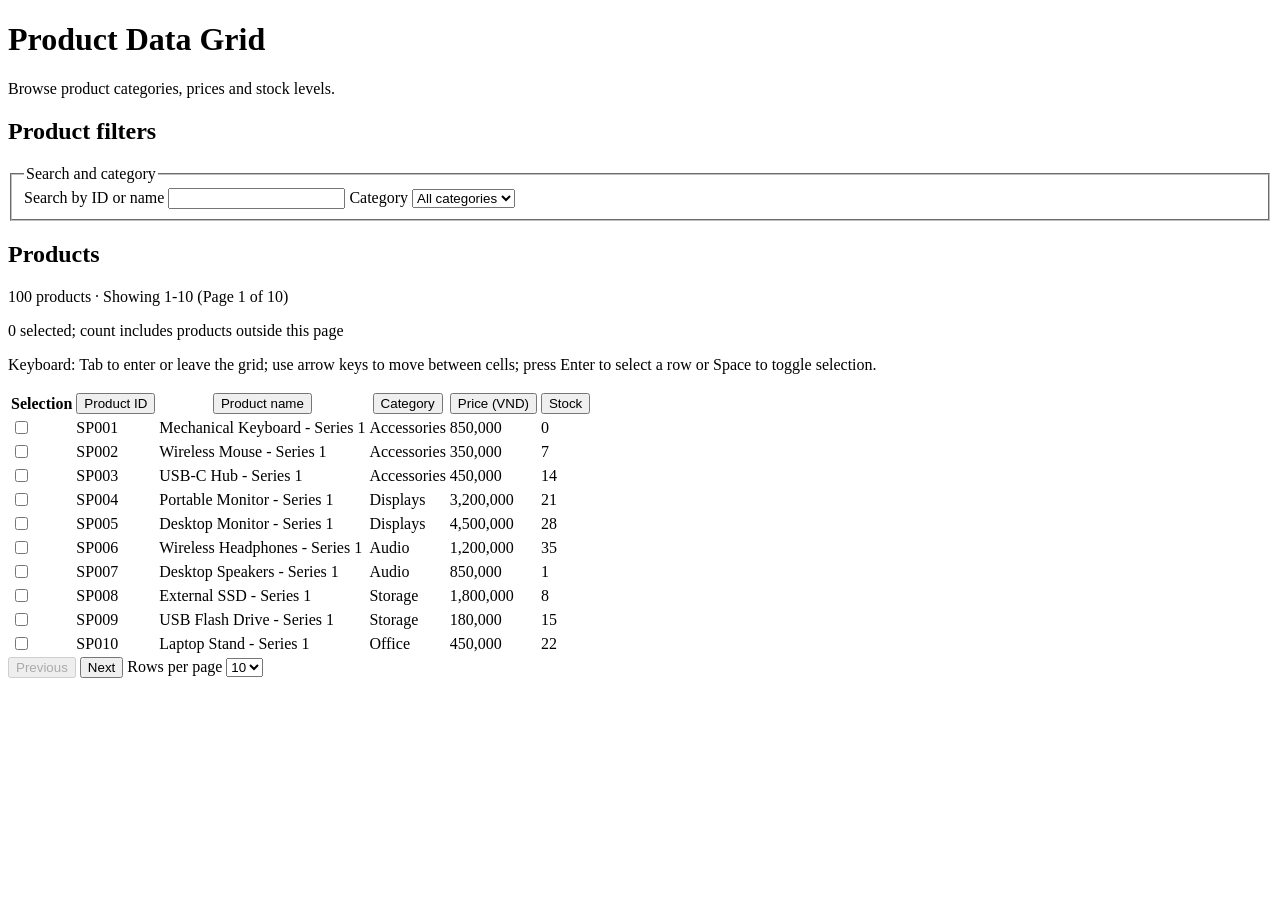
==== index.html @ b8e1f943 "feat(a11y): implement grid keyboard navigation and focus management" ====
<!DOCTYPE html>
<html lang="en">
<head>
  <meta charset="UTF-8">
  <meta name="viewport" content="width=device-width, initial-scale=1.0">
  <title>Product Data Grid</title>
  <link rel="stylesheet" href="./css/grid.css">
</head>
<body>
  <main>
    <header>
      <h1>Product Data Grid</h1>
      <p>Browse product categories, prices and stock levels.</p>
    </header>
    <section aria-labelledby="filters-heading">
      <h2 id="filters-heading">Product filters</h2>
      <fieldset>
        <legend>Search and category</legend>
        <label for="product-search">Search by ID or name</label>
        <input id="product-search" type="search" name="query" data-grid-action="query">
        <label for="category-filter">Category</label>
        <select id="category-filter" name="category" data-grid-action="category">
          <option value="">All categories</option>
        </select>
      </fieldset>
    </section>
    <section aria-labelledby="products-heading">
      <h2 id="products-heading">Products</h2>
      <p id="grid-status" role="status" aria-live="polite"></p>
      <p id="selection-status" role="status" aria-live="polite"></p>
      <p id="keyboard-help">Keyboard: Tab to enter or leave the grid; use arrow keys to move between cells; press Enter to select a row or Space to toggle selection.</p>
      <div id="grid-root"></div>
      <nav aria-label="Product pagination">
        <button id="previous-page" type="button" data-grid-action="previous-page" disabled>Previous</button>
        <button id="next-page" type="button" data-grid-action="next-page" disabled>Next</button>
        <label for="page-size">Rows per page</label>
        <select id="page-size" data-grid-action="page-size">
          <option value="10">10</option>
          <option value="20">20</option>
          <option value="50">50</option>
        </select>
      </nav>
    </section>
  </main>
  <script type="module" src="./js/grid/main.js"></script>
</body>
</html>
---- css/grid.css ----
#grid-root [role="gridcell"]:focus-visible,
#grid-root [role="grid"]:focus-visible {
  outline: 3px solid #005fcc;
  outline-offset: 2px;
}
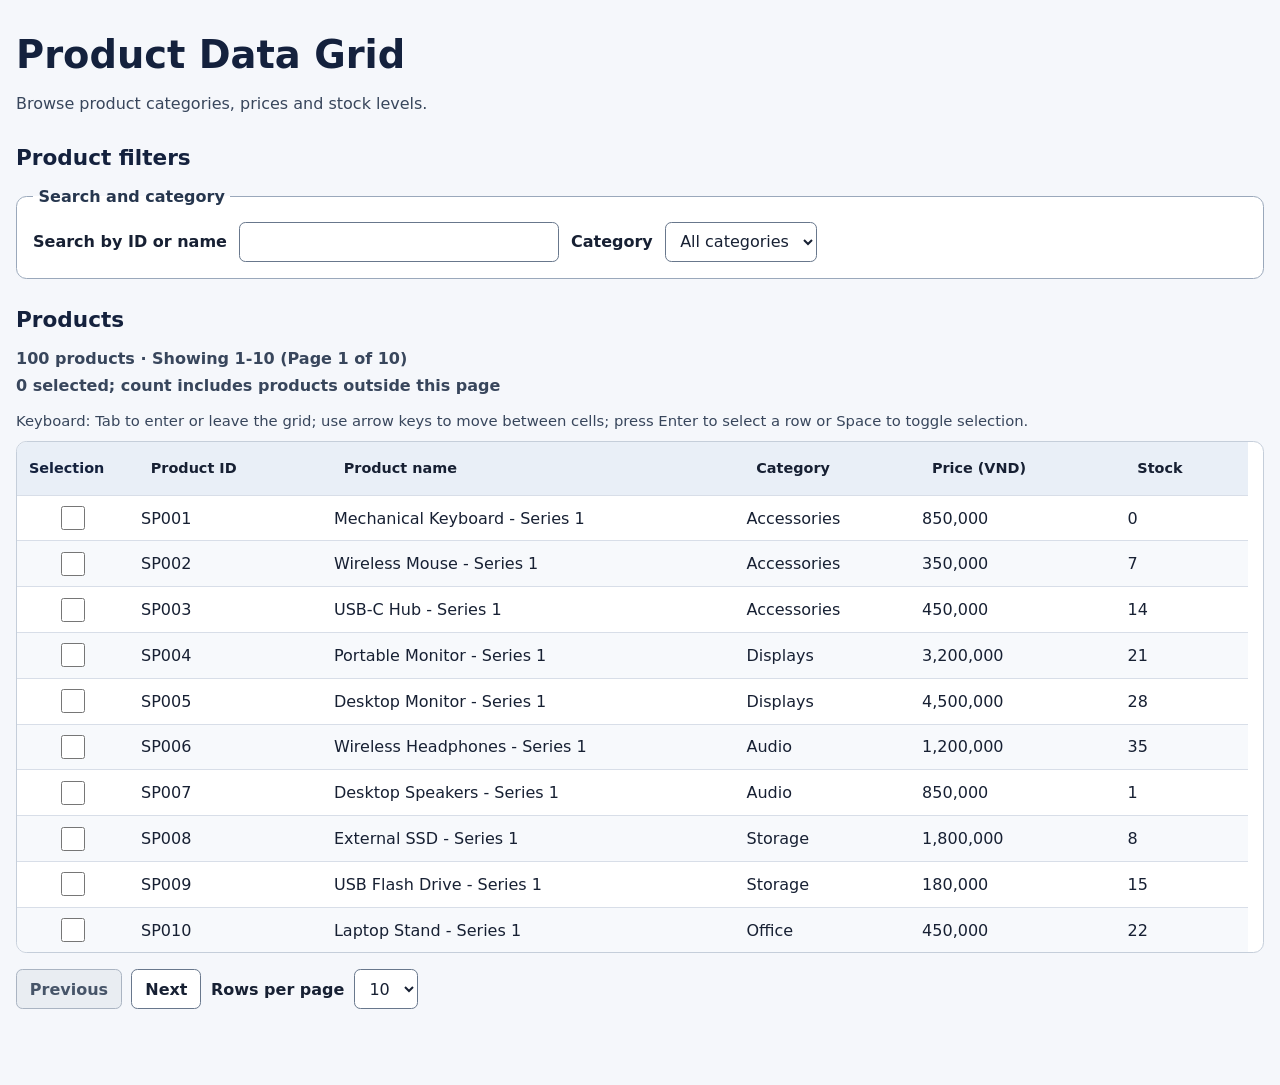
==== commit ebf3fc32: "feat(a11y): improve grid styling and accessible feedback" ====
--- a/index.html
+++ b/index.html
@@ -26,9 +26,10 @@
     </section>
     <section aria-labelledby="products-heading">
       <h2 id="products-heading">Products</h2>
-      <p id="grid-status" role="status" aria-live="polite"></p>
-      <p id="selection-status" role="status" aria-live="polite"></p>
+      <p id="grid-status"></p>
+      <p id="selection-status"></p>
       <p id="keyboard-help">Keyboard: Tab to enter or leave the grid; use arrow keys to move between cells; press Enter to select a row or Space to toggle selection.</p>
+      <p id="grid-announcement" class="visually-hidden" role="status" aria-live="polite" aria-atomic="true"></p>
       <div id="grid-root"></div>
       <nav aria-label="Product pagination">
         <button id="previous-page" type="button" data-grid-action="previous-page" disabled>Previous</button>
--- a/css/grid.css
+++ b/css/grid.css
@@ -1,5 +1,276 @@
+:root {
+  color-scheme: light;
+  font-family: system-ui, -apple-system, "Segoe UI", sans-serif;
+  color: #172033;
+  background: #f5f7fb;
+  font-synthesis: none;
+}
+
+* {
+  box-sizing: border-box;
+}
+
+body {
+  margin: 0;
+  min-width: 20rem;
+}
+
+main {
+  width: min(100% - 2rem, 78rem);
+  margin: 0 auto;
+  padding: 2rem 0 3rem;
+}
+
+header {
+  margin-bottom: 2rem;
+}
+
+h1,
+h2 {
+  color: #14213d;
+  line-height: 1.2;
+}
+
+h1 {
+  margin: 0 0 0.5rem;
+  font-size: clamp(1.8rem, 4vw, 2.4rem);
+}
+
+h2 {
+  margin: 0 0 1rem;
+  font-size: 1.35rem;
+}
+
+header p,
+#grid-status,
+#selection-status,
+#keyboard-help {
+  color: #38465c;
+}
+
+section {
+  margin-block: 1.75rem;
+}
+
+fieldset {
+  display: flex;
+  flex-wrap: wrap;
+  align-items: center;
+  gap: 0.75rem;
+  margin: 0;
+  padding: 1rem;
+  border: 1px solid #9aa8bb;
+  border-radius: 0.65rem;
+  background: #fff;
+}
+
+legend {
+  padding-inline: 0.35rem;
+  color: #26364e;
+  font-weight: 650;
+}
+
+label {
+  font-weight: 550;
+}
+
+input,
+select,
+button {
+  min-height: 2.5rem;
+  border: 1px solid #68778c;
+  border-radius: 0.4rem;
+  color: #172033;
+  background: #fff;
+  font: inherit;
+}
+
+input,
+select {
+  padding: 0.45rem 0.65rem;
+}
+
+#product-search {
+  width: min(100%, 20rem);
+}
+
+button {
+  padding: 0.45rem 0.8rem;
+  cursor: pointer;
+  font-weight: 600;
+}
+
+button:hover:not(:disabled) {
+  background: #eaf1fb;
+  border-color: #315b91;
+}
+
+button:disabled {
+  color: #475569;
+  border-color: #aab4c2;
+  background: #e9edf2;
+  cursor: not-allowed;
+}
+
+#grid-status {
+  margin-block: 1rem 0.5rem;
+  font-weight: 650;
+}
+
+#selection-status {
+  min-height: 1.5em;
+  margin-block: 0.5rem;
+  font-weight: 600;
+}
+
+#keyboard-help {
+  margin-block: 0.75rem;
+  font-size: 0.925rem;
+}
+
+#grid-root {
+  max-width: 100%;
+  overflow-x: auto;
+  border: 1px solid #c5ceda;
+  border-radius: 0.65rem;
+  background: #fff;
+  scrollbar-gutter: stable;
+}
+
+#grid-root table {
+  width: 100%;
+  min-width: 46rem;
+  border-collapse: separate;
+  border-spacing: 0;
+  text-align: left;
+}
+
+#grid-root th,
+#grid-root td {
+  padding: 0.65rem 0.75rem;
+  border-bottom: 1px solid #d8dee8;
+  vertical-align: middle;
+}
+
+#grid-root th {
+  position: sticky;
+  top: 0;
+  z-index: 1;
+  color: #14213d;
+  background: #e9eff7;
+  font-size: 0.9rem;
+  white-space: nowrap;
+}
+
+#grid-root th:first-child,
+#grid-root td:first-child {
+  width: 7rem;
+}
+
+#grid-root tbody tr:nth-child(even) {
+  background: #f7f9fc;
+}
+
+#grid-root tbody tr:hover {
+  background: #edf4fd;
+}
+
+#grid-root tbody tr[aria-selected="true"] {
+  background: #e4efff;
+  box-shadow: inset 0.2rem 0 #245ea8;
+}
+
+#grid-root tbody tr:last-child td {
+  border-bottom: 0;
+}
+
+#grid-root td[role="gridcell"] {
+  scroll-margin: 1rem;
+}
+
+#grid-root input[type="checkbox"] {
+  display: block;
+  width: 1.5rem;
+  height: 1.5rem;
+  min-height: 1.5rem;
+  margin: 0 auto;
+  accent-color: #174f91;
+}
+
+#grid-root th button {
+  min-height: 2rem;
+  padding: 0.35rem 0.55rem;
+  border-color: transparent;
+  background: transparent;
+}
+
+#grid-root th button:hover {
+  border-color: #68778c;
+  background: #fff;
+}
+
+#grid-root td[colspan] {
+  padding: 1.5rem;
+  color: #38465c;
+  text-align: center;
+  font-weight: 600;
+}
+
+nav[aria-label="Product pagination"] {
+  display: flex;
+  flex-wrap: wrap;
+  align-items: center;
+  gap: 0.6rem;
+  margin-top: 1rem;
+}
+
+:focus-visible {
+  outline: 3px solid #005fcc;
+  outline-offset: 3px;
+  scroll-margin: 1rem;
+}
+
 #grid-root [role="gridcell"]:focus-visible,
 #grid-root [role="grid"]:focus-visible {
+  position: relative;
+  z-index: 2;
   outline: 3px solid #005fcc;
-  outline-offset: 2px;
-}
+  outline-offset: -3px;
+}
+
+.visually-hidden {
+  position: absolute;
+  width: 1px;
+  height: 1px;
+  padding: 0;
+  margin: -1px;
+  overflow: hidden;
+  clip: rect(0, 0, 0, 0);
+  white-space: nowrap;
+  border: 0;
+}
+
+@media (max-width: 40rem) {
+  main {
+    width: min(100% - 1.25rem, 78rem);
+    padding-top: 1.25rem;
+  }
+
+  fieldset {
+    align-items: stretch;
+    gap: 0.5rem;
+  }
+
+  fieldset label:not(:first-of-type) {
+    margin-top: 0.35rem;
+  }
+
+  #product-search,
+  #category-filter {
+    width: 100%;
+  }
+
+  #grid-root table {
+    min-width: 42rem;
+  }
+}
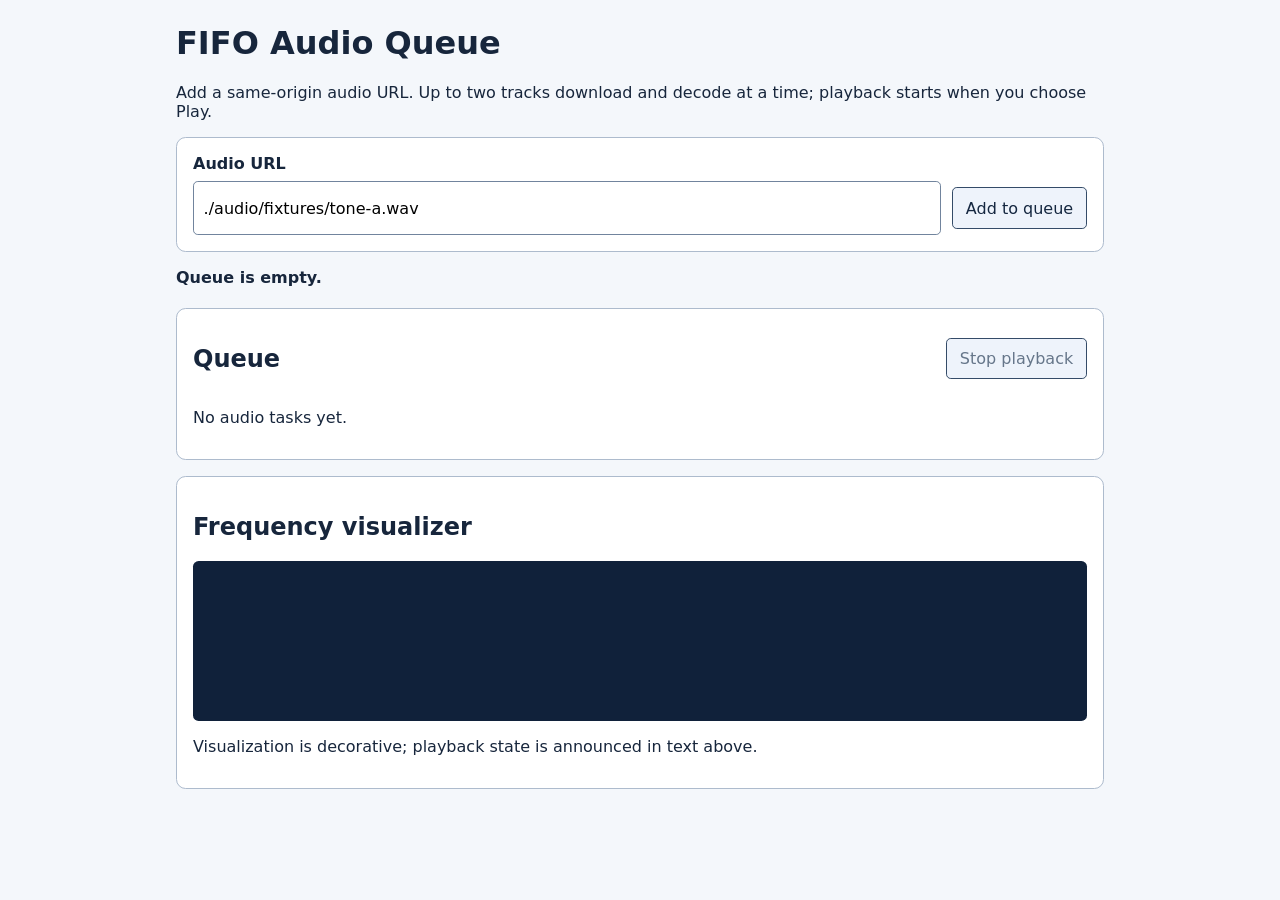
==== commit 3092efce: "feat(audio): add queue controls and accessible feedback" ====
--- a/index.html
+++ b/index.html
@@ -1,48 +1,38 @@
-<!DOCTYPE html>
+<!doctype html>
 <html lang="en">
 <head>
-  <meta charset="UTF-8">
-  <meta name="viewport" content="width=device-width, initial-scale=1.0">
-  <title>Product Data Grid</title>
-  <link rel="stylesheet" href="./css/grid.css">
+  <meta charset="utf-8">
+  <meta name="viewport" content="width=device-width, initial-scale=1">
+  <title>FIFO Audio Queue</title>
+  <link rel="icon" href="data:,">
+  <link rel="stylesheet" href="./css/audio.css">
 </head>
 <body>
-  <main>
-    <header>
-      <h1>Product Data Grid</h1>
-      <p>Browse product categories, prices and stock levels.</p>
-    </header>
-    <section aria-labelledby="filters-heading">
-      <h2 id="filters-heading">Product filters</h2>
-      <fieldset>
-        <legend>Search and category</legend>
-        <label for="product-search">Search by ID or name</label>
-        <input id="product-search" type="search" name="query" data-grid-action="query">
-        <label for="category-filter">Category</label>
-        <select id="category-filter" name="category" data-grid-action="category">
-          <option value="">All categories</option>
-        </select>
-      </fieldset>
+  <main class="page">
+    <h1>FIFO Audio Queue</h1>
+    <p>Add a same-origin audio URL. Up to two tracks download and decode at a time; playback starts when you choose Play.</p>
+    <form id="enqueue-form">
+      <label for="audio-url">Audio URL</label>
+      <div class="form-row">
+        <input id="audio-url" name="audio-url" type="text" inputmode="url" required placeholder="audio/fixtures/tone-a.wav" value="./audio/fixtures/tone-a.wav" autocomplete="off">
+        <button type="submit">Add to queue</button>
+      </div>
+    </form>
+    <p id="announcements" role="status" aria-live="polite" aria-atomic="true">Queue is empty.</p>
+    <section aria-labelledby="queue-heading">
+      <div class="section-heading">
+        <h2 id="queue-heading">Queue</h2>
+        <button id="stop-playback" type="button" disabled>Stop playback</button>
+      </div>
+      <p id="queue-empty">No audio tasks yet.</p>
+      <ol id="queue-list" aria-label="Audio tasks"></ol>
     </section>
-    <section aria-labelledby="products-heading">
-      <h2 id="products-heading">Products</h2>
-      <p id="grid-status"></p>
-      <p id="selection-status"></p>
-      <p id="keyboard-help">Keyboard: Tab to enter or leave the grid; use arrow keys to move between cells; press Enter to select a row or Space to toggle selection.</p>
-      <p id="grid-announcement" class="visually-hidden" role="status" aria-live="polite" aria-atomic="true"></p>
-      <div id="grid-root"></div>
-      <nav aria-label="Product pagination">
-        <button id="previous-page" type="button" data-grid-action="previous-page" disabled>Previous</button>
-        <button id="next-page" type="button" data-grid-action="next-page" disabled>Next</button>
-        <label for="page-size">Rows per page</label>
-        <select id="page-size" data-grid-action="page-size">
-          <option value="10">10</option>
-          <option value="20">20</option>
-          <option value="50">50</option>
-        </select>
-      </nav>
+    <section aria-labelledby="visualizer-heading">
+      <h2 id="visualizer-heading">Frequency visualizer</h2>
+      <canvas id="frequency-canvas" width="640" height="160" role="img" aria-label="Frequency bars while audio plays"></canvas>
+      <p>Visualization is decorative; playback state is announced in text above.</p>
     </section>
   </main>
-  <script type="module" src="./js/grid/main.js"></script>
+  <script type="module" src="./js/audio/main.js"></script>
 </body>
 </html>
--- a/css/audio.css
+++ b/css/audio.css
@@ -0,0 +1,23 @@
+:root { color-scheme: light; font-family: system-ui, sans-serif; color: #17263c; background: #f4f7fb; }
+body { margin: 0; }
+.page { max-width: 58rem; margin: 0 auto; padding: 1.5rem; }
+h1 { margin-top: 0; }
+section, form { background: white; border: 1px solid #adbbcd; border-radius: .6rem; padding: 1rem; margin-block: 1rem; }
+label { display: block; font-weight: 650; margin-bottom: .5rem; }
+.form-row, .section-heading, .task-actions { display: flex; align-items: center; gap: .7rem; flex-wrap: wrap; }
+.form-row input { flex: 1 1 20rem; min-width: 0; }
+input, button { font: inherit; min-height: 2.6rem; }
+input { padding: .3rem .6rem; border: 1px solid #71849d; border-radius: .3rem; }
+button { padding: .35rem .8rem; border: 1px solid #344b68; border-radius: .3rem; background: #eef3fb; color: #152740; cursor: pointer; }
+button:hover:not(:disabled) { background: #dce8f8; }
+button:disabled { color: #66768a; cursor: not-allowed; }
+:focus-visible { outline: 3px solid #075ed1; outline-offset: 2px; }
+.section-heading { justify-content: space-between; }
+#queue-list { padding-left: 2rem; }
+.task { padding: .8rem; margin-block: .65rem; border: 1px solid #d0d9e6; border-radius: .35rem; overflow-wrap: anywhere; }
+.task p { margin: .2rem 0 .6rem; }
+.task-id { font-weight: 700; }
+.task-state { font-weight: 600; }
+.task-error { color: #92221d; }
+#announcements { min-height: 1.5rem; font-weight: 600; }
+#frequency-canvas { display: block; width: 100%; height: 10rem; background: #10213a; border-radius: .35rem; }
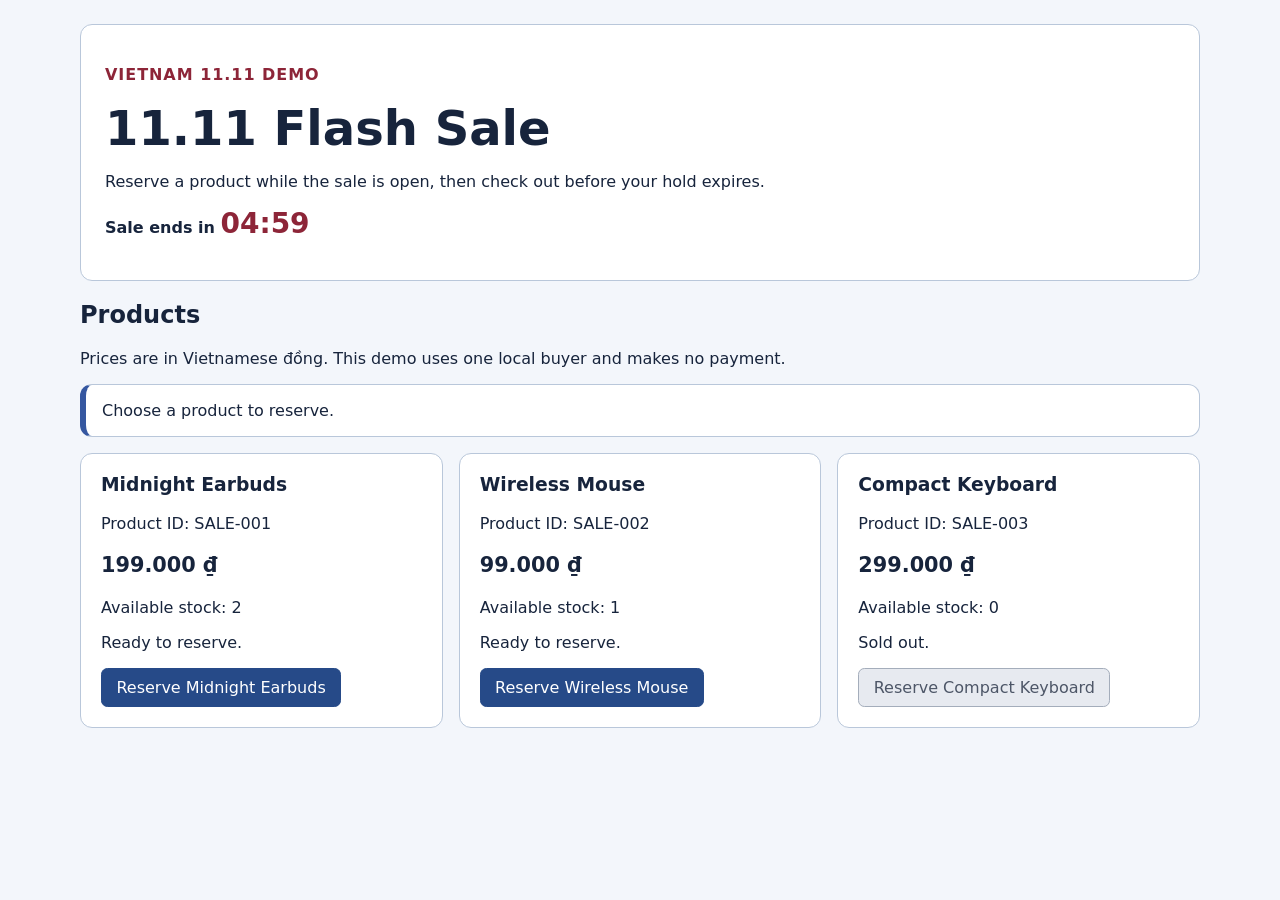
==== commit 23e98d8b: "feat(hw3): add flash-sale interface" ====
--- a/index.html
+++ b/index.html
@@ -3,36 +3,25 @@
 <head>
   <meta charset="utf-8">
   <meta name="viewport" content="width=device-width, initial-scale=1">
-  <title>FIFO Audio Queue</title>
-  <link rel="icon" href="data:,">
-  <link rel="stylesheet" href="./css/audio.css">
+  <title>11.11 Flash Sale</title>
+  <link rel="stylesheet" href="./css/sale.css">
 </head>
 <body>
   <main class="page">
-    <h1>FIFO Audio Queue</h1>
-    <p>Add a same-origin audio URL. Up to two tracks download and decode at a time; playback starts when you choose Play.</p>
-    <form id="enqueue-form">
-      <label for="audio-url">Audio URL</label>
-      <div class="form-row">
-        <input id="audio-url" name="audio-url" type="text" inputmode="url" required placeholder="audio/fixtures/tone-a.wav" value="./audio/fixtures/tone-a.wav" autocomplete="off">
-        <button type="submit">Add to queue</button>
-      </div>
-    </form>
-    <p id="announcements" role="status" aria-live="polite" aria-atomic="true">Queue is empty.</p>
-    <section aria-labelledby="queue-heading">
-      <div class="section-heading">
-        <h2 id="queue-heading">Queue</h2>
-        <button id="stop-playback" type="button" disabled>Stop playback</button>
-      </div>
-      <p id="queue-empty">No audio tasks yet.</p>
-      <ol id="queue-list" aria-label="Audio tasks"></ol>
-    </section>
-    <section aria-labelledby="visualizer-heading">
-      <h2 id="visualizer-heading">Frequency visualizer</h2>
-      <canvas id="frequency-canvas" width="640" height="160" role="img" aria-label="Frequency bars while audio plays"></canvas>
-      <p>Visualization is decorative; playback state is announced in text above.</p>
+    <header class="hero">
+      <p class="eyebrow">Vietnam 11.11 demo</p>
+      <h1>11.11 Flash Sale</h1>
+      <p>Reserve a product while the sale is open, then check out before your hold expires.</p>
+      <p class="timer-label">Sale ends in <output id="sale-countdown" aria-label="Time remaining">05:00</output></p>
+    </header>
+
+    <section aria-labelledby="products-heading">
+      <h2 id="products-heading">Products</h2>
+      <p>Prices are in Vietnamese đồng. This demo uses one local buyer and makes no payment.</p>
+      <div id="sale-feedback" class="feedback" role="status" aria-live="polite" tabindex="-1">Choose a product to reserve.</div>
+      <ul id="product-list" class="products"></ul>
     </section>
   </main>
-  <script type="module" src="./js/audio/main.js"></script>
+  <script type="module" src="./js/sale/main.js"></script>
 </body>
 </html>
--- a/css/sale.css
+++ b/css/sale.css
@@ -0,0 +1,21 @@
+:root { color-scheme: light; font-family: system-ui, sans-serif; color: #17243c; background: #f3f6fb; }
+body { margin: 0; }
+.page { max-width: 70rem; margin: 0 auto; padding: 1.5rem; }
+.hero, .product, .feedback { background: #fff; border: 1px solid #b9c7da; border-radius: .75rem; }
+.hero { padding: 1.5rem; }
+.eyebrow { color: #8d2538; font-weight: 700; text-transform: uppercase; letter-spacing: .06em; }
+h1 { margin: .25rem 0; font-size: clamp(2rem, 5vw, 3rem); }
+.timer-label { font-weight: 700; }
+#sale-countdown { display: inline-block; min-width: 5ch; font-variant-numeric: tabular-nums; color: #8d2538; font-size: 1.75rem; }
+.feedback { padding: 1rem; margin: 1rem 0; border-left: .4rem solid #3557a0; }
+.feedback[data-kind="error"] { border-left-color: #a82424; color: #751919; }
+.feedback[data-kind="success"] { border-left-color: #157347; }
+.products { display: grid; grid-template-columns: repeat(auto-fit, minmax(min(100%, 19rem), 1fr)); gap: 1rem; list-style: none; padding: 0; }
+.product { padding: 1.25rem; }
+.product h3 { margin-top: 0; }
+.price { font-size: 1.3rem; font-weight: 700; }
+.actions { display: flex; gap: .5rem; flex-wrap: wrap; }
+button { font: inherit; padding: .55rem .9rem; border-radius: .4rem; border: 1px solid #264a88; color: #fff; background: #264a88; cursor: pointer; }
+button.secondary { background: #fff; color: #17243c; }
+button:disabled { border-color: #a4adbb; background: #e7eaf0; color: #4d5667; cursor: not-allowed; }
+:focus-visible, .feedback:focus { outline: 3px solid #d45900; outline-offset: 3px; }
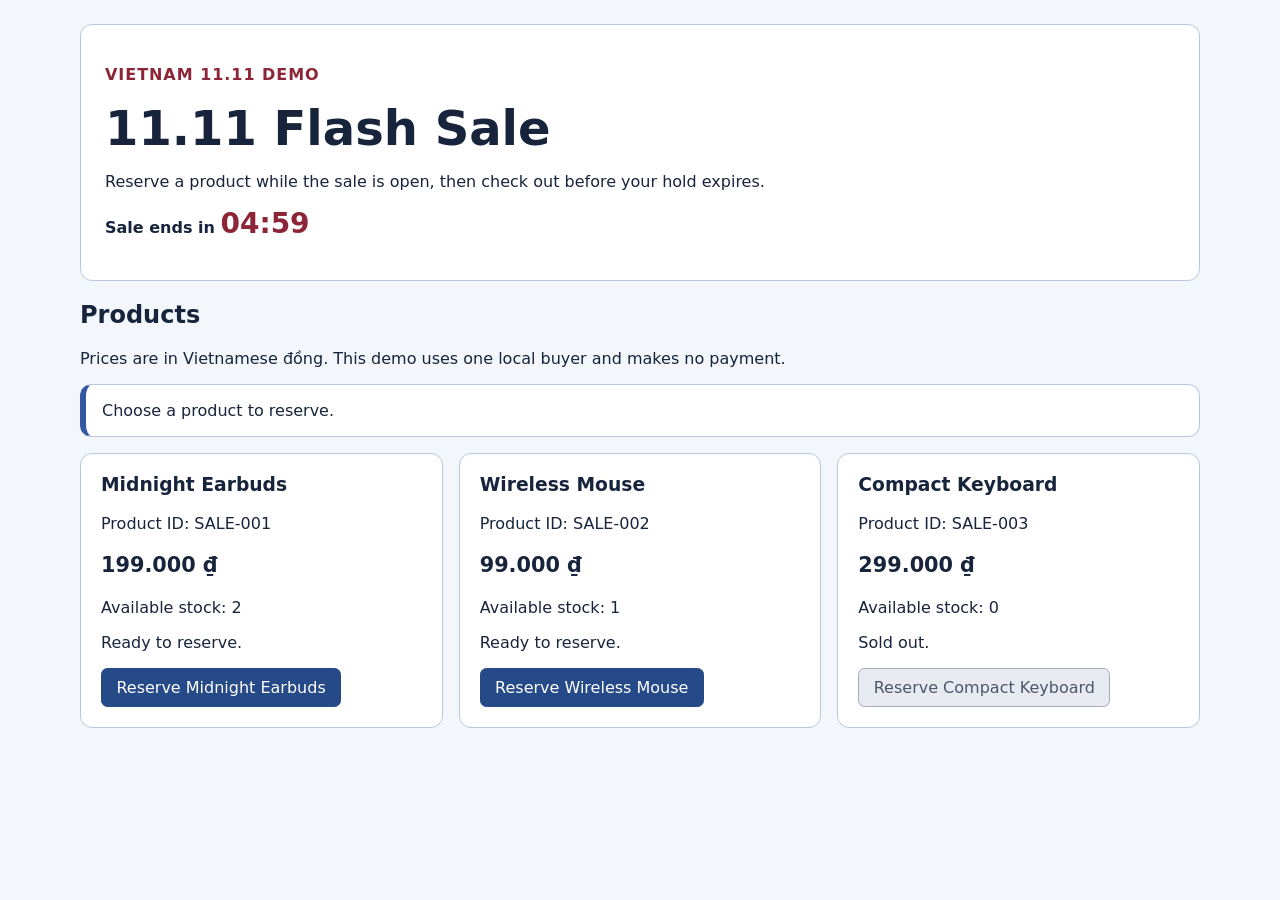
==== commit 72539d7e: "feat(hw3): connect sale UI and inventory state" ====
--- a/index.html
+++ b/index.html
@@ -12,7 +12,7 @@
       <p class="eyebrow">Vietnam 11.11 demo</p>
       <h1>11.11 Flash Sale</h1>
       <p>Reserve a product while the sale is open, then check out before your hold expires.</p>
-      <p class="timer-label">Sale ends in <output id="sale-countdown" aria-label="Time remaining">05:00</output></p>
+      <p class="timer-label">Sale ends in <output id="sale-countdown" role="timer" aria-live="off" aria-label="Time remaining">05:00</output></p>
     </header>
 
     <section aria-labelledby="products-heading">
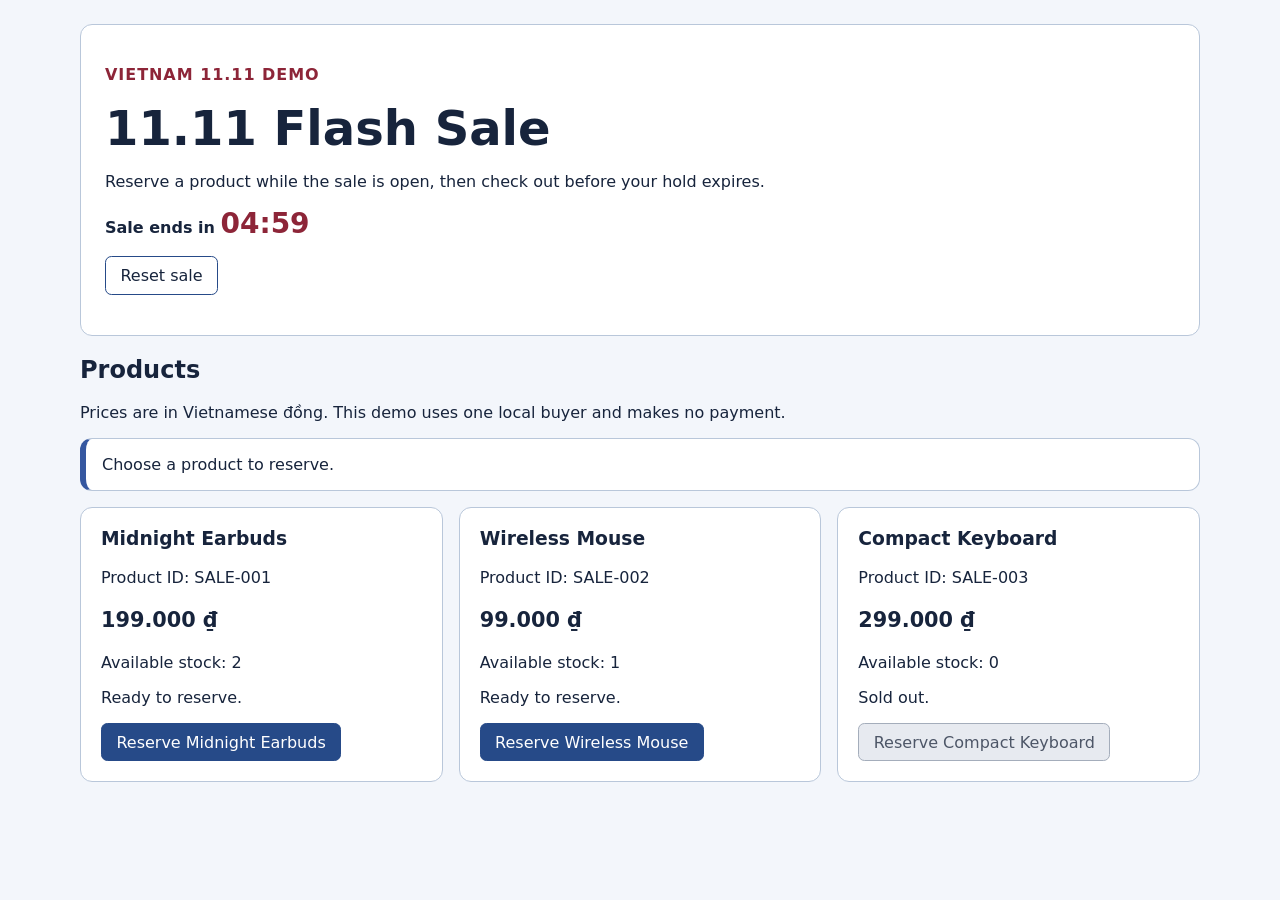
==== commit 0fdf9508: "feat(hw3): reset sale sessions with lifecycle cleanup" ====
--- a/index.html
+++ b/index.html
@@ -13,6 +13,8 @@
       <h1>11.11 Flash Sale</h1>
       <p>Reserve a product while the sale is open, then check out before your hold expires.</p>
       <p class="timer-label">Sale ends in <output id="sale-countdown" role="timer" aria-live="off" aria-label="Time remaining">05:00</output></p>
+      <button id="reset-sale" type="button" class="secondary">Reset sale</button>
+      <p id="sale-announcement" role="status" aria-live="polite" aria-atomic="true"></p>
     </header>
 
     <section aria-labelledby="products-heading">
